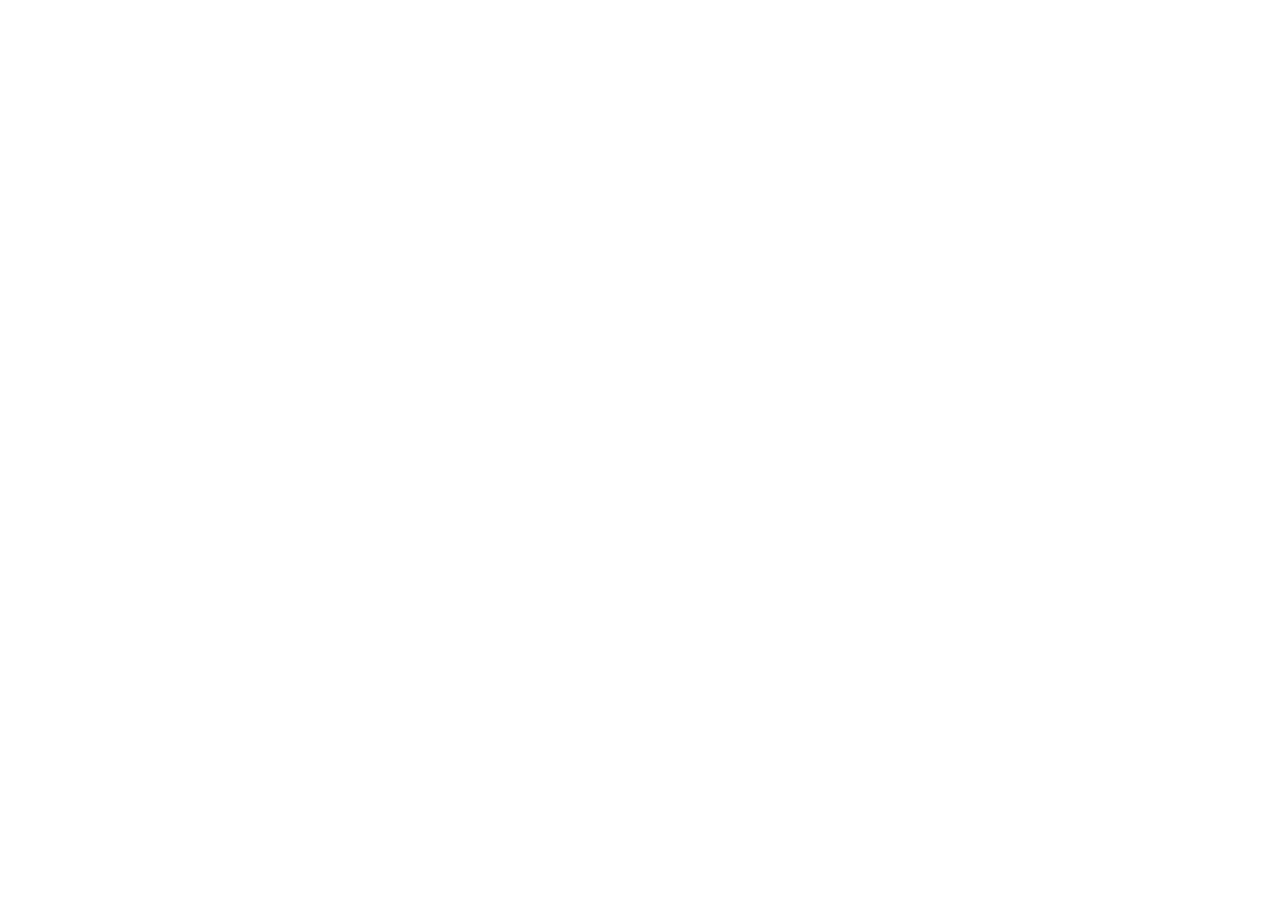
==== index.html @ ede4a4a2 "add skeleton for with folder structure that includes test files" ====
<!DOCTYPE html>
<html lang="en">
<head>
    <meta charset="UTF-8">
    <meta name="viewport" content="width=device-width, initial-scale=1.0">
    <title>create CV | CC</title>
</head>
<body>
    
</body>
</html>
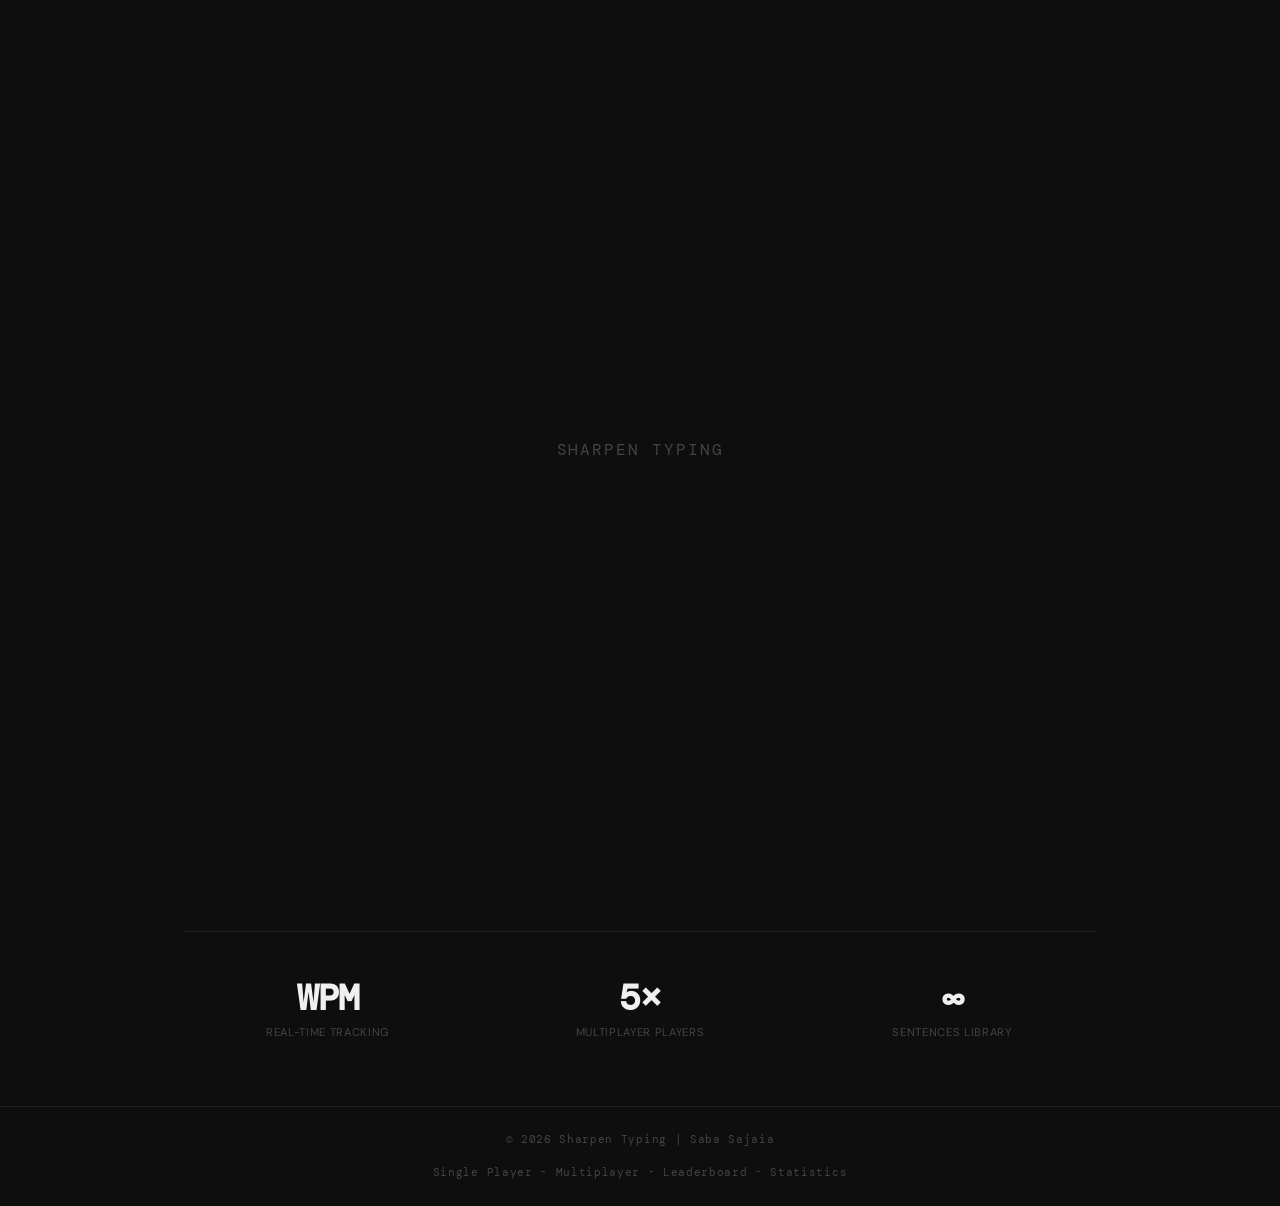
==== commit f7be5758: "add main page" ====
--- a/index.html
+++ b/index.html
@@ -1,11 +1,129 @@
-<!DOCTYPE html>
+<!doctype html>
 <html lang="en">
-<head>
-    <meta charset="UTF-8">
-    <meta name="viewport" content="width=device-width, initial-scale=1.0">
-    <title>create CV | CC</title>
-</head>
-<body>
-    
-</body>
-</html>+  <head>
+    <meta charset="UTF-8" />
+    <meta name="viewport" content="width=device-width, initial-scale=1.0" />
+    <title>Sharpen Typing - Speed Test</title>
+    <link rel="shortcut icon" href="./assets/logo.svg" type="image/x-icon">
+    <link rel="stylesheet" href="css/styles.css" />
+  </head>
+  <body>
+    <div id="loader" class="loader">
+      <div class="loader_inner">
+        <span class="loader_name">Sharpen Typing</span>
+      </div>
+    </div>
+
+    <header class="site-header">
+      <div class="container">
+        <a href="index.html" class="logo">
+          <div class="logo_wordmark">
+            <span class="logo_name">Sharpen Typing</span>
+            <span class="logo_tagline">Speed Test</span>
+          </div>
+        </a>
+        <nav>
+          <ul class="nav_links">
+            <li>
+              <a href="index.html" class="nav_link">Home</a>
+            </li>
+            <li>
+              <a href="singleplayer.html" class="nav_link">Single Player</a>
+            </li>
+            <li><a href="multiplayer.html" class="nav_link">Multiplayer</a></li>
+            <li><a href="leaderboard.html" class="nav_link">Leaderboard</a></li>
+            <li><a href="statistics.html" class="nav_link">Statistics</a></li>
+          </ul>
+        </nav>
+        <div class="nav_auth">
+          <a href="login.html" class="nav_auth-btn nav_auth-btn--outline"
+            >Log in</a
+          >
+          <a href="signup.html" class="nav_auth-btn nav_auth-btn--fill"
+            >Sign up</a
+          >
+        </div>
+      </div>
+    </header>
+
+    <main class="site-main" id="main-content">
+      <div class="container">
+        <section class="home-hero">
+          <p class="home-hero_eyebrow">Typing Speed Test</p>
+          <h1 id="hero-heading" class="home-hero_title">
+            Type faster.<br /><em>Think clearer.</em>
+          </h1>
+          <p class="home-hero_subtitle">
+            Measure your words per minute, track accuracy over time, and
+            challenge your friends in real-time multiplayer races.
+          </p>
+
+          <nav>
+            <div class="home-actions">
+              <a
+                href="singleplayer.html"
+                class="action-card action-card--primary"
+              >
+                <span class="action-card_title">Single Player</span>
+                <span class="action-card_desc"
+                  >Test your WPM and accuracy solo. 30s or 60s modes.</span
+                >
+              </a>
+              <a href="multiplayer.html" class="action-card">
+                <span class="action-card_title">Multiplayer</span>
+                <span class="action-card_desc"
+                  >Race against 2–5 players, same text, instant ranking.</span
+                >
+              </a>
+              <a href="leaderboard.html" class="action-card">
+                <span class="action-card_title">Leaderboard</span>
+                <span class="action-card_desc"
+                  >View your best runs sorted by WPM.</span
+                >
+              </a>
+              <a href="statistics.html" class="action-card">
+                <span class="action-card_title">Statistics</span>
+                <span class="action-card_desc"
+                  >Total games, average WPM, best score, and more.</span
+                >
+              </a>
+            </div>
+          </nav>
+        </section>
+
+        <section class="home-features">
+          <article class="feature-item">
+            <p class="feature-item_label">WPM</p>
+            <p class="feature-item_desc">Real-time tracking</p>
+          </article>
+          <article class="feature-item">
+            <p class="feature-item_label">5×</p>
+            <p class="feature-item_desc">Multiplayer players</p>
+          </article>
+          <article class="feature-item">
+            <p class="feature-item_label">∞</p>
+            <p class="feature-item_desc">Sentences library</p>
+          </article>
+        </section>
+      </div>
+    </main>
+
+    <footer class="site-footer">
+      <div class="container">
+        <p class="footer-text">© 2026 Sharpen Typing | Saba Sajaia</p>
+        <p class="footer-text">
+          <a href="singleplayer.html" class="footer-link">Single Player</a>
+          -
+          <a href="multiplayer.html" class="footer-link">Multiplayer</a>
+         -
+          <a href="leaderboard.html" class="footer-link">Leaderboard</a>
+          -
+          <a href="statistics.html" class="footer-link">Statistics</a>
+        </p>
+      </div>
+    </footer>
+
+    <div id="toast-container" class="toast-container"></div>
+    <script type="module" src="js/loader.js"></script>
+  </body>
+</html>
--- a/css/styles.css
+++ b/css/styles.css
@@ -0,0 +1,1822 @@
+@charset "UTF-8";
+@import url("https://fonts.googleapis.com/css2?family=DM+Mono:wght@400;500&family=DM+Sans:wght@400;500;600&display=swap");
+:root {
+  --color-bg: #0e0e0e;
+  --color-surface: #161616;
+  --color-surface-alt: #1f1f1f;
+  --color-border: #2a2a2a;
+  --color-border-soft: #222222;
+  --color-text-primary: #f0f0f0;
+  --color-text-secondary: #888888;
+  --color-text-muted: #444444;
+  --color-text-inverse: #0e0e0e;
+  --color-accent: #f0f0f0;
+  --color-correct: #4ade80;
+  --color-error: #f87171;
+  --color-error-bg: rgba(248, 113, 113, 0.1);
+  --color-cursor: #f0f0f0;
+  --font-display: "DM Mono", "Courier New", monospace;
+  --font-body: "DM Sans", Arial, sans-serif;
+  --font-mono: "DM Mono", "Courier New", monospace;
+  --text-xs: 0.7rem;
+  --text-sm: 0.825rem;
+  --text-base: 1rem;
+  --text-lg: 1.125rem;
+  --text-2xl: 1.75rem;
+  --text-3xl: 2.25rem;
+  --text-4xl: 3rem;
+  --font-normal: 400;
+  --font-medium: 500;
+  --font-semibold: 600;
+  --leading-tight: 1.2;
+  --leading-normal: 1.6;
+  --leading-loose: 1.9;
+  --letter-wide: 0.06em;
+  --letter-wider: 0.12em;
+  --space-1: 0.25rem;
+  --space-2: 0.5rem;
+  --space-3: 0.75rem;
+  --space-4: 1rem;
+  --space-5: 1.25rem;
+  --space-6: 1.5rem;
+  --space-8: 2rem;
+  --space-10: 2.5rem;
+  --space-12: 3rem;
+  --space-16: 4rem;
+  --container-md: 720px;
+  --container-lg: 960px;
+  --radius-sm: 4px;
+  --radius-md: 8px;
+  --radius-lg: 12px;
+  --border: 1px;
+  --shadow-md: 0 4px 16px rgba(0, 0, 0, 0.5);
+  --shadow-lg: 0 8px 32px rgba(0, 0, 0, 0.6);
+  --t-fast: 120ms ease;
+  --t-normal: 220ms ease;
+  --z-raised: 10;
+  --z-toast: 300;
+}
+
+*,
+*::before,
+*::after {
+  box-sizing: border-box;
+  margin: 0;
+  padding: 0;
+}
+
+html {
+  font-size: 16px;
+  -webkit-text-size-adjust: 100%;
+  scroll-behavior: smooth;
+}
+
+body {
+  min-height: 100vh;
+  line-height: 1.5;
+  -webkit-font-smoothing: antialiased;
+  background-color: var(--color-bg);
+  color: var(--color-text-primary);
+  font-family: var(--font-body);
+  font-size: var(--text-base);
+  line-height: var(--leading-normal);
+}
+
+img, picture, video, canvas, svg {
+  display: block;
+  max-width: 100%;
+}
+
+input, button, textarea, select {
+  font: inherit;
+  border: none;
+  outline: none;
+  background: none;
+}
+
+button {
+  cursor: pointer;
+}
+
+p, h1, h2, h3, h4, h5, h6 {
+  overflow-wrap: break-word;
+}
+
+a {
+  text-decoration: none;
+  color: inherit;
+}
+
+ul, ol {
+  list-style: none;
+}
+
+::selection {
+  background-color: rgba(240, 240, 240, 0.15);
+  color: var(--color-text-primary);
+}
+
+.visually-hidden {
+  position: absolute;
+  width: 1px;
+  height: 1px;
+  padding: 0;
+  margin: -1px;
+  overflow: hidden;
+  clip: rect(0, 0, 0, 0);
+  white-space: nowrap;
+  border: 0;
+}
+
+.hidden {
+  display: none;
+}
+
+.container {
+  width: 100%;
+  max-width: var(--container-lg);
+  margin-inline: auto;
+  padding-inline: var(--space-6);
+}
+
+.site-header {
+  position: sticky;
+  top: 0;
+  z-index: var(--z-raised);
+  background-color: rgba(14, 14, 14, 0.88);
+  backdrop-filter: blur(12px);
+  -webkit-backdrop-filter: blur(12px);
+  border-bottom: var(--border) solid var(--color-border-soft);
+  padding: var(--space-4) 0;
+}
+.site-header .container {
+  display: flex;
+  align-items: center;
+  justify-content: space-between;
+  height: 60px;
+  gap: var(--space-6);
+  max-width: var(--container-lg);
+  margin: 0 auto;
+  padding: 0 var(--space-6);
+}
+
+.site-main {
+  min-height: calc(100vh - 60px - 56px);
+  padding-block: var(--space-16);
+}
+
+.site-footer {
+  border-top: var(--border) solid var(--color-border-soft);
+  padding-block: var(--space-6);
+  padding: var(--space-6) 0;
+}
+.site-footer .container {
+  display: flex;
+  align-items: center;
+  justify-content: space-between;
+  flex-wrap: wrap;
+  gap: var(--space-4);
+  flex-direction: column;
+  max-width: var(--container-lg);
+  margin: 0 auto;
+  padding: 0 var(--space-6);
+}
+
+.nav_links {
+  display: flex;
+  align-items: center;
+  gap: var(--space-4);
+}
+
+.nav_link {
+  font-family: var(--font-mono);
+  font-size: var(--text-xs);
+  font-weight: var(--font-medium);
+  color: var(--color-text-muted);
+  letter-spacing: var(--letter-wide);
+  text-transform: uppercase;
+  transition: color var(--t-fast);
+  padding-block: var(--space-1);
+  position: relative;
+}
+.nav_link::after {
+  content: "";
+  position: absolute;
+  bottom: -2px;
+  left: 0;
+  width: 0;
+  height: 1px;
+  background: var(--color-text-primary);
+  transition: width var(--t-normal);
+}
+.nav_link:hover, .nav_link[aria-current=page] {
+  color: var(--color-text-primary);
+}
+.nav_link:hover::after, .nav_link[aria-current=page]::after {
+  width: 100%;
+}
+
+.nav_auth {
+  display: flex;
+  align-items: center;
+  gap: var(--space-3);
+}
+
+.nav_auth-btn {
+  font-family: var(--font-mono);
+  font-size: var(--text-xs);
+  letter-spacing: var(--letter-wide);
+  text-transform: uppercase;
+  padding: var(--space-2) var(--space-3);
+  border-radius: var(--radius-sm);
+  transition: background var(--t-fast), color var(--t-fast);
+  cursor: pointer;
+  border: none;
+}
+.nav_auth-btn--outline {
+  background: transparent;
+  color: var(--color-text-secondary);
+  border: var(--border) solid var(--color-border);
+}
+.nav_auth-btn--outline:hover {
+  background: var(--color-surface);
+  color: var(--color-text-primary);
+}
+.nav_auth-btn--fill {
+  background: var(--color-text-primary);
+  color: var(--color-text-inverse);
+}
+.nav_auth-btn--fill:hover {
+  opacity: 0.85;
+}
+
+.nav_username {
+  color: var(--color-text-secondary);
+  font-size: var(--text-sm);
+  cursor: default;
+}
+
+.logo {
+  display: flex;
+  align-items: center;
+  gap: var(--space-3);
+  user-select: none;
+}
+.logo_symbol {
+  display: flex;
+  align-items: center;
+  justify-content: center;
+  width: 24px;
+  height: 24px;
+  flex-shrink: 0;
+  border: var(--border) solid var(--color-text-primary);
+  border-radius: 2px;
+  position: relative;
+}
+.logo_symbol::after {
+  content: "";
+  position: absolute;
+  inset: 4px;
+  background: var(--color-text-primary);
+  border-radius: 1px;
+}
+.logo_wordmark {
+  display: flex;
+  flex-direction: column;
+  line-height: 1;
+}
+.logo_name {
+  font-family: var(--font-mono);
+  font-size: var(--text-sm);
+  font-weight: var(--font-semibold);
+  letter-spacing: var(--letter-wide);
+  color: var(--color-text-primary);
+  display: block;
+}
+.logo_tagline {
+  font-family: var(--font-mono);
+  font-size: var(--text-xs);
+  letter-spacing: var(--letter-wider);
+  color: var(--color-text-muted);
+  text-transform: uppercase;
+  display: block;
+}
+
+.btn {
+  display: inline-flex;
+  align-items: center;
+  justify-content: center;
+  gap: var(--space-2);
+  padding: var(--space-3) var(--space-6);
+  border-radius: var(--radius-sm);
+  font-size: var(--text-sm);
+  font-weight: var(--font-medium);
+  letter-spacing: var(--letter-wide);
+  text-transform: uppercase;
+  transition: background-color var(--t-fast), color var(--t-fast), opacity var(--t-fast);
+  white-space: nowrap;
+}
+.btn:disabled {
+  opacity: 0.35;
+  cursor: not-allowed;
+}
+.btn--primary {
+  background-color: var(--color-accent);
+  color: var(--color-text-inverse);
+}
+.btn--primary:hover:not(:disabled) {
+  background-color: #ffffff;
+}
+.btn--ghost {
+  background-color: transparent;
+  color: var(--color-text-secondary);
+  border: var(--border) solid var(--color-border);
+}
+.btn--ghost:hover:not(:disabled) {
+  color: var(--color-text-primary);
+  border-color: var(--color-text-muted);
+}
+.btn--full {
+  width: 100%;
+}
+.btn--sm {
+  padding: var(--space-2) var(--space-4);
+  font-size: var(--text-xs);
+}
+.btn--lg {
+  padding: var(--space-4) var(--space-8);
+  font-size: var(--text-base);
+}
+
+.page-title {
+  font-family: var(--font-display);
+  font-size: var(--text-2xl);
+  font-weight: var(--font-semibold);
+  letter-spacing: -0.02em;
+  color: var(--color-text-primary);
+  line-height: var(--leading-tight);
+}
+
+.page-subtitle {
+  font-size: var(--text-sm);
+  color: var(--color-text-muted);
+  margin-block-start: var(--space-2);
+}
+
+.gradient-text {
+  background: linear-gradient(135deg, #f0f0f0 0%, #888888 100%);
+  -webkit-background-clip: text;
+  -webkit-text-fill-color: transparent;
+  background-clip: text;
+}
+
+.section-gap {
+  margin-block-end: var(--space-10);
+}
+
+.footer-text {
+  font-family: var(--font-mono);
+  font-size: var(--text-xs);
+  color: var(--color-text-muted);
+  letter-spacing: var(--letter-wide);
+}
+
+.footer-link {
+  color: var(--color-text-muted);
+  transition: color var(--t-fast);
+}
+.footer-link:hover {
+  color: var(--color-text-secondary);
+}
+
+.toast-container {
+  position: fixed;
+  bottom: var(--space-6);
+  right: var(--space-6);
+  display: flex;
+  flex-direction: column;
+  gap: var(--space-3);
+  z-index: var(--z-toast);
+  pointer-events: none;
+}
+
+.toast {
+  background-color: var(--color-surface-alt);
+  border: var(--border) solid var(--color-border);
+  border-radius: var(--radius-sm);
+  padding: var(--space-3) var(--space-5);
+  font-size: var(--text-sm);
+  color: var(--color-text-secondary);
+  box-shadow: var(--shadow-md);
+  animation: toast-in var(--t-normal) ease forwards;
+  pointer-events: auto;
+}
+
+@keyframes toast-in {
+  from {
+    opacity: 0;
+    transform: translateY(8px);
+  }
+  to {
+    opacity: 1;
+    transform: translateY(0);
+  }
+}
+.kbd {
+  display: inline-flex;
+  align-items: center;
+  background-color: var(--color-surface-alt);
+  border: var(--border) solid var(--color-border);
+  border-radius: var(--radius-sm);
+  padding: 0 var(--space-2);
+  font-family: var(--font-mono);
+  font-size: var(--text-xs);
+  color: var(--color-text-muted);
+  line-height: 1.6;
+}
+
+.hint-text {
+  font-size: var(--text-xs);
+  color: var(--color-text-muted);
+  display: flex;
+  align-items: center;
+  gap: var(--space-2);
+  justify-content: center;
+}
+
+.loader {
+  position: fixed;
+  inset: 0;
+  z-index: 9999;
+  background-color: var(--color-bg);
+  display: flex;
+  align-items: center;
+  justify-content: center;
+  transition: opacity 400ms ease;
+}
+.loader--done {
+  opacity: 0;
+  pointer-events: none;
+}
+.loader_inner {
+  display: flex;
+  flex-direction: column;
+  align-items: center;
+  gap: 1.25rem;
+  animation: loader-in 500ms ease forwards;
+}
+.loader_icon {
+  animation: loader-spin 1s linear infinite;
+}
+.loader_name {
+  font-family: var(--font-display);
+  font-size: 1rem;
+  letter-spacing: 0.12em;
+  text-transform: uppercase;
+  color: var(--color-text-muted);
+}
+
+@keyframes loader-spin {
+  from {
+    transform: rotate(0deg);
+  }
+  to {
+    transform: rotate(360deg);
+  }
+}
+@keyframes loader-in {
+  from {
+    opacity: 0;
+    transform: translateY(6px);
+  }
+  to {
+    opacity: 1;
+    transform: translateY(0);
+  }
+}
+.auth-page {
+  min-height: 100vh;
+  display: flex;
+  flex-direction: column;
+  place-items: center;
+  padding: var(--space-8) var(--space-6);
+  background-color: var(--color-bg);
+}
+
+.auth-main {
+  flex: 1;
+  display: flex;
+  align-items: center;
+  justify-content: center;
+  padding: var(--space-8) var(--space-4);
+}
+
+.auth-card {
+  width: 100%;
+  max-width: 420px;
+  background-color: var(--color-surface);
+  border: var(--border) solid var(--color-border);
+  border-radius: var(--radius-lg);
+  padding: var(--space-10) var(--space-8);
+  box-shadow: var(--shadow-lg);
+}
+.auth-card_logo {
+  display: flex;
+  justify-content: center;
+  margin-block-end: var(--space-8);
+}
+.auth-card_title {
+  text-align: center;
+  margin-block-end: var(--space-2);
+}
+.auth-card_subtitle {
+  text-align: center;
+  color: var(--color-text-secondary);
+  font-size: var(--text-sm);
+  margin-block-end: var(--space-8);
+}
+
+.auth-eyebrow {
+  font-family: var(--font-mono);
+  font-size: var(--text-xs);
+  letter-spacing: var(--letter-wider);
+  text-transform: uppercase;
+  color: var(--color-text-muted);
+  margin-bottom: var(--space-3);
+}
+
+.auth-title {
+  font-family: var(--font-display);
+  font-size: var(--text-3xl);
+  font-weight: var(--font-semibold);
+  line-height: var(--leading-tight);
+  color: var(--color-text-primary);
+  margin-bottom: var(--space-8);
+}
+.auth-title em {
+  font-style: italic;
+  color: var(--color-text-secondary);
+}
+
+.auth-form {
+  display: flex;
+  flex-direction: column;
+  gap: var(--space-4);
+}
+
+.auth-submit {
+  margin-top: var(--space-2);
+  width: 100%;
+  background: var(--color-text-primary);
+  color: var(--color-text-inverse);
+  font-family: var(--font-mono);
+  font-size: var(--text-sm);
+  font-weight: var(--font-semibold);
+  letter-spacing: var(--letter-wide);
+  text-transform: uppercase;
+  padding: var(--space-3) var(--space-4);
+  border-radius: var(--radius-sm);
+  border: none;
+  cursor: pointer;
+  transition: opacity var(--t-fast), transform var(--t-fast);
+}
+.auth-submit:hover {
+  opacity: 0.88;
+  transform: translateY(-1px);
+}
+.auth-submit:active {
+  transform: translateY(0);
+  opacity: 1;
+}
+
+.auth-divider {
+  display: flex;
+  align-items: center;
+  gap: var(--space-3);
+  margin: var(--space-2) 0;
+}
+.auth-divider::before, .auth-divider::after {
+  content: "";
+  flex: 1;
+  height: 1px;
+  background: var(--color-border);
+}
+
+.auth-divider-text {
+  font-family: var(--font-mono);
+  font-size: var(--text-xs);
+  color: var(--color-text-muted);
+  letter-spacing: var(--letter-wide);
+}
+
+.auth-switch {
+  text-align: center;
+  font-family: var(--font-mono);
+  font-size: var(--text-xs);
+  color: var(--color-text-muted);
+  letter-spacing: 0.03em;
+  margin-block-start: var(--space-6);
+}
+.auth-switch a {
+  color: var(--color-text-secondary);
+  border-bottom: 1px solid var(--color-border);
+  transition: color var(--t-fast), border-color var(--t-fast);
+}
+.auth-switch a:hover {
+  color: var(--color-text-primary);
+  border-color: var(--color-text-secondary);
+}
+
+.form-group {
+  display: flex;
+  flex-direction: column;
+  gap: var(--space-2);
+  margin-block-end: var(--space-5);
+}
+
+.form-field {
+  display: flex;
+  flex-direction: column;
+  gap: var(--space-2);
+}
+
+.form-label {
+  font-family: var(--font-mono);
+  font-size: var(--text-xs);
+  font-weight: var(--font-medium);
+  letter-spacing: var(--letter-wider);
+  text-transform: uppercase;
+  color: var(--color-text-secondary);
+}
+
+.form-input-wrap {
+  position: relative;
+}
+
+.form-input {
+  width: 100%;
+  background: var(--color-surface);
+  background-color: var(--color-surface-alt);
+  border: var(--border) solid var(--color-border);
+  border-radius: var(--radius-sm);
+  padding: var(--space-3) var(--space-4);
+  font-family: var(--font-mono);
+  font-size: var(--text-sm);
+  color: var(--color-text-primary);
+  caret-color: var(--color-cursor);
+  transition: border-color var(--t-fast), box-shadow var(--t-fast);
+  letter-spacing: 0.02em;
+}
+.form-input:focus {
+  border-color: var(--color-text-secondary);
+  box-shadow: 0 0 0 2px rgba(136, 136, 136, 0.12);
+}
+.form-input::placeholder {
+  color: var(--color-text-muted);
+}
+.form-input.is-error, .form-input.input--error {
+  border-color: var(--color-error);
+  box-shadow: 0 0 0 2px rgba(248, 113, 113, 0.08);
+}
+.form-input.input--ok {
+  border-color: var(--color-correct);
+}
+
+.toggle-pw {
+  position: absolute;
+  right: var(--space-3);
+  top: 50%;
+  transform: translateY(-50%);
+  background: none;
+  border: none;
+  color: var(--color-text-muted);
+  cursor: pointer;
+  font-size: var(--text-xs);
+  font-family: var(--font-mono);
+  letter-spacing: 0.04em;
+  padding: 0 var(--space-1);
+  transition: color var(--t-fast);
+}
+.toggle-pw:hover {
+  color: var(--color-text-secondary);
+}
+
+.form-hint {
+  font-family: var(--font-mono);
+  font-size: var(--text-xs);
+  color: var(--color-text-muted);
+  line-height: var(--leading-normal);
+  min-height: 1.2em;
+  transition: color var(--t-fast);
+}
+.form-hint.hint--error {
+  color: var(--color-error);
+}
+.form-hint.hint--ok {
+  color: var(--color-correct);
+}
+
+.form-error {
+  font-size: var(--text-xs);
+  color: var(--color-text-secondary);
+}
+
+.error-message {
+  background-color: var(--color-surface-alt);
+  border: var(--border) solid var(--color-border);
+  border-radius: var(--radius-sm);
+  padding: var(--space-3) var(--space-4);
+  font-size: var(--text-sm);
+  color: var(--color-text-secondary);
+  margin-block-end: var(--space-5);
+  display: none;
+}
+.error-message.is-visible {
+  display: block;
+}
+
+.test-section {
+  max-width: var(--container-md);
+  margin-inline: auto;
+}
+
+.stats-bar {
+  display: flex;
+  align-items: center;
+  justify-content: center;
+  gap: var(--space-10);
+  margin-block-end: var(--space-8);
+  flex-wrap: wrap;
+}
+
+.controls-bar {
+  display: flex;
+  align-items: center;
+  justify-content: center;
+  gap: var(--space-3);
+  flex-wrap: wrap;
+}
+
+.controls-row {
+  display: flex;
+  align-items: center;
+  justify-content: space-between;
+  flex-wrap: wrap;
+  gap: var(--space-4);
+  margin-block-end: var(--space-6);
+}
+
+.stat-item {
+  display: flex;
+  flex-direction: column;
+  align-items: center;
+  gap: var(--space-1);
+}
+.stat-item_value {
+  font-family: var(--font-display);
+  font-size: var(--text-3xl);
+  font-weight: var(--font-semibold);
+  line-height: 1;
+  color: var(--color-text-primary);
+  letter-spacing: -0.02em;
+  transition: color var(--t-normal);
+}
+.stat-item_label {
+  font-size: var(--text-xs);
+  font-weight: var(--font-medium);
+  letter-spacing: var(--letter-wider);
+  text-transform: uppercase;
+  color: var(--color-text-muted);
+}
+
+.typing-display {
+  background-color: var(--color-surface);
+  border: var(--border) solid var(--color-border);
+  border-radius: var(--radius-md);
+  padding: var(--space-8);
+  margin-block-end: var(--space-6);
+  min-height: 100px;
+  position: relative;
+  overflow: hidden;
+}
+.typing-display_text {
+  font-family: var(--font-mono);
+  font-size: var(--text-lg);
+  line-height: var(--leading-loose);
+  letter-spacing: 0.01em;
+  color: var(--color-text-muted);
+  word-break: break-word;
+  user-select: none;
+}
+
+.char {
+  display: inline;
+  transition: color var(--t-fast);
+}
+.char--space {
+  color: var(--color-text-muted);
+  opacity: 0.4;
+}
+.char--correct {
+  color: var(--color-correct);
+}
+.char--error {
+  color: var(--color-error);
+  background-color: var(--color-error-bg);
+  border-radius: 2px;
+}
+.char--active {
+  color: var(--color-cursor);
+  border-bottom: 2px solid var(--color-cursor);
+  animation: cursor-blink 1s step-end infinite;
+}
+
+@keyframes cursor-blink {
+  0%, 100% {
+    border-color: var(--color-cursor);
+  }
+  50% {
+    border-color: transparent;
+  }
+}
+.typing-input-wrapper {
+  position: relative;
+  margin-block-end: var(--space-6);
+}
+
+.typing-input {
+  width: 100%;
+  background-color: var(--color-surface);
+  border: var(--border) solid var(--color-border);
+  border-radius: var(--radius-md);
+  padding: var(--space-4) var(--space-5);
+  font-family: var(--font-mono);
+  font-size: var(--text-base);
+  color: var(--color-text-primary);
+  caret-color: var(--color-cursor);
+  transition: border-color var(--t-fast), box-shadow var(--t-fast);
+}
+.typing-input:focus {
+  border-color: var(--color-text-muted);
+  box-shadow: 0 0 0 3px rgba(240, 240, 240, 0.05);
+}
+.typing-input:disabled {
+  opacity: 0.4;
+  cursor: not-allowed;
+}
+.typing-input::placeholder {
+  color: var(--color-text-muted);
+}
+
+.timer-display {
+  font-family: var(--font-display);
+  font-size: var(--text-4xl);
+  font-weight: var(--font-semibold);
+  color: var(--color-text-primary);
+  letter-spacing: -0.03em;
+  line-height: 1;
+  text-align: center;
+  transition: color var(--t-normal);
+}
+.timer-display--warning {
+  color: var(--color-text-secondary);
+}
+.timer-display--critical {
+  color: var(--color-text-muted);
+  animation: pulse 0.5s ease infinite alternate;
+}
+
+@keyframes pulse {
+  from {
+    opacity: 1;
+  }
+  to {
+    opacity: 0.4;
+  }
+}
+.mode-selector {
+  display: flex;
+  align-items: center;
+  background-color: var(--color-surface);
+  border: var(--border) solid var(--color-border);
+  border-radius: var(--radius-sm);
+  overflow: hidden;
+}
+.mode-selector_btn {
+  padding: var(--space-2) var(--space-4);
+  font-family: var(--font-display);
+  font-size: var(--text-sm);
+  font-weight: var(--font-medium);
+  color: var(--color-text-muted);
+  letter-spacing: var(--letter-wide);
+  transition: all var(--t-fast);
+  cursor: pointer;
+}
+.mode-selector_btn:hover {
+  color: var(--color-text-secondary);
+}
+.mode-selector_btn.is-active {
+  background-color: var(--color-accent);
+  color: var(--color-text-inverse);
+}
+
+.result-overlay {
+  display: none;
+  position: absolute;
+  inset: 0;
+  background: rgba(14, 14, 14, 0.92);
+  backdrop-filter: blur(4px);
+  border-radius: var(--radius-md);
+  flex-direction: column;
+  align-items: center;
+  justify-content: center;
+  gap: var(--space-4);
+  z-index: var(--z-raised);
+}
+.result-overlay.is-visible {
+  display: flex;
+}
+.result-overlay_title {
+  font-family: var(--font-display);
+  font-size: var(--text-sm);
+  letter-spacing: var(--letter-wider);
+  text-transform: uppercase;
+  color: var(--color-text-muted);
+}
+.result-overlay_wpm {
+  font-family: var(--font-display);
+  font-size: var(--text-4xl);
+  font-weight: var(--font-semibold);
+  letter-spacing: -0.04em;
+  line-height: 1;
+}
+.result-overlay_wpm span {
+  font-size: var(--text-lg);
+  color: var(--color-text-muted);
+  font-weight: var(--font-normal);
+}
+.result-overlay_actions {
+  display: flex;
+  gap: var(--space-3);
+  flex-wrap: wrap;
+  justify-content: center;
+}
+
+.home-hero {
+  text-align: center;
+  padding-block: var(--space-16) var(--space-12);
+}
+.home-hero_eyebrow {
+  font-family: var(--font-display);
+  font-size: var(--text-xs);
+  letter-spacing: var(--letter-wider);
+  text-transform: uppercase;
+  color: var(--color-text-muted);
+  margin-block-end: var(--space-6);
+  display: flex;
+  align-items: center;
+  justify-content: center;
+  gap: var(--space-3);
+}
+.home-hero_eyebrow::before, .home-hero_eyebrow::after {
+  content: "";
+  display: inline-block;
+  width: 32px;
+  height: 1px;
+  background: var(--color-border);
+}
+.home-hero_title {
+  font-family: var(--font-display);
+  font-size: clamp(2.5rem, 7vw, 5rem);
+  font-weight: var(--font-semibold);
+  line-height: 1.05;
+  letter-spacing: -0.04em;
+  color: var(--color-text-primary);
+  margin-block-end: var(--space-6);
+}
+.home-hero_title em {
+  font-style: normal;
+  color: var(--color-text-secondary);
+}
+.home-hero_subtitle {
+  font-size: var(--text-base);
+  color: var(--color-text-muted);
+  max-width: 480px;
+  margin-inline: auto;
+  margin-block-end: var(--space-12);
+  line-height: var(--leading-loose);
+}
+
+.home-actions {
+  display: grid;
+  grid-template-columns: repeat(2, 1fr);
+  gap: var(--space-4);
+  max-width: 500px;
+  margin-inline: auto;
+}
+
+.action-card {
+  display: flex;
+  flex-direction: column;
+  align-items: flex-start;
+  gap: var(--space-2);
+  padding: var(--space-6);
+  background-color: var(--color-surface);
+  border: var(--border) solid var(--color-border);
+  border-radius: var(--radius-lg);
+  cursor: pointer;
+  transition: background-color var(--t-normal), border-color var(--t-normal), transform var(--t-normal), box-shadow var(--t-normal);
+  text-decoration: none;
+  color: inherit;
+  position: relative;
+  overflow: hidden;
+}
+.action-card::before {
+  content: "";
+  position: absolute;
+  inset: 0;
+  background: linear-gradient(135deg, rgba(240, 240, 240, 0.03) 0%, transparent 60%);
+  opacity: 0;
+  transition: opacity var(--t-normal);
+}
+.action-card:hover {
+  background-color: var(--color-surface-alt);
+  border-color: var(--color-text-muted);
+  transform: translateY(-2px);
+  box-shadow: var(--shadow-lg);
+}
+.action-card:hover::before {
+  opacity: 1;
+}
+.action-card--primary {
+  border-color: rgba(240, 240, 240, 0.18);
+  background: linear-gradient(135deg, #1a1a1a 0%, #161616 100%);
+}
+.action-card_icon {
+  font-size: 1.5rem;
+  line-height: 1;
+  margin-block-end: var(--space-2);
+}
+.action-card_title {
+  font-family: var(--font-display);
+  font-size: var(--text-base);
+  font-weight: var(--font-semibold);
+  color: var(--color-text-primary);
+  letter-spacing: var(--letter-wide);
+}
+.action-card_desc {
+  font-size: var(--text-xs);
+  color: var(--color-text-muted);
+  line-height: var(--leading-normal);
+}
+
+.home-features {
+  display: grid;
+  grid-template-columns: repeat(3, 1fr);
+  gap: var(--space-6);
+  margin-block-start: var(--space-16);
+  padding-block-start: var(--space-12);
+  border-top: var(--border) solid var(--color-border-soft);
+}
+
+.feature-item {
+  text-align: center;
+}
+.feature-item_label {
+  font-family: var(--font-display);
+  font-size: var(--text-3xl);
+  font-weight: var(--font-semibold);
+  color: var(--color-text-primary);
+  letter-spacing: -0.03em;
+  line-height: 1;
+  margin-block-end: var(--space-2);
+}
+.feature-item_desc {
+  font-size: var(--text-xs);
+  color: var(--color-text-muted);
+  letter-spacing: var(--letter-wide);
+  text-transform: uppercase;
+}
+
+.mp-section {
+  max-width: 680px;
+  margin-inline: auto;
+}
+
+.mp-step {
+  display: none;
+}
+.mp-step.is-active {
+  display: block;
+}
+
+.mp-setup {
+  text-align: center;
+  padding-block: var(--space-8);
+}
+.mp-setup_title {
+  font-family: var(--font-display);
+  font-size: var(--text-2xl);
+  font-weight: var(--font-semibold);
+  letter-spacing: -0.02em;
+  color: var(--color-text-primary);
+  margin-block-end: var(--space-3);
+}
+.mp-setup_desc {
+  font-size: var(--text-sm);
+  color: var(--color-text-muted);
+  margin-block-end: var(--space-10);
+}
+
+.player-count-selector {
+  display: flex;
+  align-items: center;
+  justify-content: center;
+  gap: var(--space-4);
+  margin-block-end: var(--space-8);
+}
+
+.player-count-btn {
+  width: 52px;
+  height: 52px;
+  display: flex;
+  align-items: center;
+  justify-content: center;
+  background-color: var(--color-surface);
+  border: var(--border) solid var(--color-border);
+  border-radius: var(--radius-md);
+  font-family: var(--font-display);
+  font-size: var(--text-lg);
+  color: var(--color-text-muted);
+  cursor: pointer;
+  transition: all var(--t-fast);
+}
+.player-count-btn:hover {
+  color: var(--color-text-secondary);
+  border-color: var(--color-text-muted);
+}
+.player-count-btn.is-active {
+  background-color: var(--color-accent);
+  color: var(--color-text-inverse);
+  border-color: var(--color-accent);
+}
+
+.mp-player-header {
+  display: flex;
+  align-items: center;
+  justify-content: space-between;
+  margin-block-end: var(--space-6);
+  flex-wrap: wrap;
+  gap: var(--space-3);
+}
+
+.mp-player-badge {
+  display: inline-flex;
+  align-items: center;
+  gap: var(--space-2);
+  background-color: var(--color-surface);
+  border: var(--border) solid var(--color-border);
+  border-radius: var(--radius-sm);
+  padding: var(--space-2) var(--space-4);
+  font-family: var(--font-display);
+  font-size: var(--text-xs);
+  letter-spacing: var(--letter-wider);
+  text-transform: uppercase;
+  color: var(--color-text-secondary);
+}
+
+.mp-player-dot {
+  width: 6px;
+  height: 6px;
+  border-radius: 50%;
+  background-color: var(--color-correct);
+  animation: pulse 1s ease infinite alternate;
+}
+
+.mp-progress-bar {
+  display: flex;
+  gap: var(--space-2);
+  margin-block-end: var(--space-6);
+}
+
+.mp-progress-segment {
+  flex: 1;
+  height: 2px;
+  background-color: var(--color-border);
+  border-radius: 2px;
+  transition: background-color var(--t-normal);
+}
+.mp-progress-segment.is-done {
+  background-color: var(--color-text-muted);
+}
+.mp-progress-segment.is-active {
+  background-color: var(--color-text-primary);
+}
+
+.mp-results-title {
+  font-family: var(--font-display);
+  font-size: var(--text-2xl);
+  font-weight: var(--font-semibold);
+  letter-spacing: -0.02em;
+  color: var(--color-text-primary);
+  text-align: center;
+  margin-block-end: var(--space-3);
+}
+
+.mp-results-subtitle {
+  text-align: center;
+  font-size: var(--text-sm);
+  color: var(--color-text-muted);
+  margin-block-end: var(--space-10);
+}
+
+.mp-actions {
+  display: flex;
+  align-items: center;
+  justify-content: center;
+  gap: var(--space-4);
+  flex-wrap: wrap;
+}
+
+.ranking-table {
+  width: 100%;
+  border-collapse: collapse;
+  margin-block-end: var(--space-8);
+}
+.ranking-table th {
+  font-family: var(--font-display);
+  font-size: var(--text-xs);
+  letter-spacing: var(--letter-wider);
+  text-transform: uppercase;
+  color: var(--color-text-muted);
+  padding: var(--space-3) var(--space-4);
+  text-align: left;
+  border-bottom: var(--border) solid var(--color-border);
+}
+.ranking-table td {
+  padding: var(--space-4) var(--space-4);
+  color: var(--color-text-secondary);
+  border-bottom: var(--border) solid var(--color-border-soft);
+  transition: background-color var(--t-fast);
+}
+.ranking-table tbody tr:hover td {
+  background-color: var(--color-surface);
+}
+.ranking-table .winner-row td {
+  color: var(--color-text-primary);
+  background-color: rgba(240, 240, 240, 0.03);
+}
+
+.rank-badge {
+  display: inline-flex;
+  align-items: center;
+  justify-content: center;
+  width: 28px;
+  height: 28px;
+  border-radius: 50%;
+  font-family: var(--font-display);
+  font-size: var(--text-xs);
+  font-weight: var(--font-semibold);
+  background-color: var(--color-surface-alt);
+  color: var(--color-text-muted);
+}
+.rank-badge--gold {
+  background: linear-gradient(135deg, #b8860b, #d4a017);
+  color: #000;
+}
+.rank-badge--silver {
+  background: linear-gradient(135deg, #808080, #a0a0a0);
+  color: #000;
+}
+.rank-badge--bronze {
+  background: linear-gradient(135deg, #8b4513, #a0522d);
+  color: #fff;
+}
+
+.rank-wpm {
+  font-family: var(--font-display);
+  font-size: var(--text-lg);
+  color: var(--color-text-primary);
+}
+
+.stats-page-section {
+  max-width: var(--container-md);
+  margin-inline: auto;
+}
+
+.stats-page-header {
+  margin-block-end: var(--space-10);
+}
+
+.stats-grid {
+  display: grid;
+  grid-template-columns: repeat(3, 1fr);
+  gap: var(--space-4);
+  margin-block-end: var(--space-8);
+}
+
+.stat-card {
+  background-color: var(--color-surface);
+  border: var(--border) solid var(--color-border);
+  border-radius: var(--radius-lg);
+  padding: var(--space-6);
+  position: relative;
+  overflow: hidden;
+  transition: border-color var(--t-normal), transform var(--t-normal);
+}
+.stat-card::after {
+  content: "";
+  position: absolute;
+  top: 0;
+  left: 0;
+  right: 0;
+  height: 1px;
+  background: linear-gradient(90deg, transparent, rgba(240, 240, 240, 0.1), transparent);
+}
+.stat-card:hover {
+  border-color: var(--color-text-muted);
+  transform: translateY(-1px);
+}
+.stat-card--wide {
+  grid-column: span 3;
+}
+.stat-card--half {
+  grid-column: span 1;
+}
+.stat-card_label {
+  font-family: var(--font-display);
+  font-size: var(--text-xs);
+  letter-spacing: var(--letter-wider);
+  text-transform: uppercase;
+  color: var(--color-text-muted);
+  margin-block-end: var(--space-3);
+}
+.stat-card_value {
+  font-family: var(--font-display);
+  font-size: var(--text-3xl);
+  font-weight: var(--font-semibold);
+  color: var(--color-text-primary);
+  letter-spacing: -0.03em;
+  line-height: 1;
+}
+.stat-card_unit {
+  font-size: var(--text-sm);
+  color: var(--color-text-muted);
+  font-weight: var(--font-normal);
+  margin-inline-start: var(--space-1);
+}
+.stat-card_sub {
+  font-size: var(--text-xs);
+  color: var(--color-text-muted);
+  margin-block-start: var(--space-2);
+}
+
+.stats-section-title {
+  font-family: var(--font-display);
+  font-size: var(--text-xs);
+  letter-spacing: var(--letter-wider);
+  text-transform: uppercase;
+  color: var(--color-text-muted);
+  margin-block-end: var(--space-4);
+  padding-block-end: var(--space-3);
+  border-bottom: var(--border) solid var(--color-border-soft);
+}
+
+.recent-list {
+  display: flex;
+  flex-direction: column;
+  gap: 0;
+}
+
+.recent-item {
+  display: grid;
+  grid-template-columns: 1fr auto auto auto;
+  align-items: center;
+  gap: var(--space-4);
+  padding: var(--space-3) var(--space-4);
+  border-bottom: var(--border) solid var(--color-border-soft);
+  transition: background-color var(--t-fast);
+}
+.recent-item:hover {
+  background-color: var(--color-surface);
+}
+.recent-item:last-child {
+  border-bottom: none;
+}
+.recent-item_mode {
+  font-family: var(--font-display);
+  font-size: var(--text-xs);
+  color: var(--color-text-muted);
+}
+.recent-item_wpm {
+  font-family: var(--font-display);
+  font-size: var(--text-base);
+  color: var(--color-text-primary);
+}
+.recent-item_acc {
+  font-size: var(--text-xs);
+  color: var(--color-text-secondary);
+  width: 50px;
+  text-align: right;
+}
+.recent-item_date {
+  font-size: var(--text-xs);
+  color: var(--color-text-muted);
+  width: 70px;
+  text-align: right;
+}
+
+.stats-empty {
+  text-align: center;
+  padding: var(--space-12);
+  color: var(--color-text-muted);
+  font-size: var(--text-sm);
+}
+.stats-empty_icon {
+  font-size: 2rem;
+  margin-block-end: var(--space-4);
+}
+
+.lb-table-wrapper {
+  position: relative;
+  min-height: 120px;
+}
+
+.lb-table {
+  width: 100%;
+  border-collapse: collapse;
+  font-size: var(--text-sm);
+}
+.lb-table thead th {
+  font-family: var(--font-display);
+  font-size: var(--text-xs);
+  font-weight: var(--font-medium);
+  letter-spacing: var(--letter-wider);
+  text-transform: uppercase;
+  color: var(--color-text-muted);
+  padding: var(--space-3) var(--space-4);
+  text-align: left;
+  border-bottom: var(--border) solid var(--color-border);
+}
+.lb-table thead th .sort-btn::after {
+  content: " ↕";
+  opacity: 0.4;
+}
+.lb-table thead th .sort-btn.is-asc::after {
+  content: " ↑";
+  opacity: 1;
+}
+.lb-table thead th .sort-btn.is-desc::after {
+  content: " ↓";
+  opacity: 1;
+}
+.lb-table tbody tr {
+  border-bottom: var(--border) solid var(--color-border-soft);
+  transition: background-color var(--t-fast);
+}
+.lb-table tbody tr:hover {
+  background-color: var(--color-surface);
+}
+.lb-table td {
+  padding: var(--space-3) var(--space-4);
+  color: var(--color-text-secondary);
+}
+
+.lb-rank {
+  color: var(--color-text-muted);
+  font-family: var(--font-display);
+  width: 40px;
+}
+
+.lb-wpm {
+  font-family: var(--font-display);
+  font-size: var(--text-base);
+  color: var(--color-text-primary);
+}
+
+.lb-state-msg {
+  text-align: center;
+  padding: var(--space-12);
+  color: var(--color-text-muted);
+  font-size: var(--text-sm);
+}
+
+.lb-mode-badge {
+  display: inline-block;
+  background-color: var(--color-surface-alt);
+  border: var(--border) solid var(--color-border);
+  border-radius: var(--radius-sm);
+  padding: 1px var(--space-2);
+  font-family: var(--font-display);
+  font-size: 10px;
+  letter-spacing: var(--letter-wide);
+  color: var(--color-text-muted);
+}
+
+.sort-btn {
+  font-family: var(--font-display);
+  font-size: var(--text-xs);
+  letter-spacing: var(--letter-wider);
+  text-transform: uppercase;
+  color: var(--color-text-muted);
+  cursor: pointer;
+  transition: color var(--t-fast);
+  background: none;
+  border: none;
+  padding: var(--space-1) 0;
+}
+.sort-btn:hover {
+  color: var(--color-text-secondary);
+}
+.sort-btn.is-active {
+  color: var(--color-text-primary);
+}
+
+@keyframes shake {
+  0%, 100% {
+    transform: translateX(0);
+  }
+  20% {
+    transform: translateX(-6px);
+  }
+  40% {
+    transform: translateX(6px);
+  }
+  60% {
+    transform: translateX(-4px);
+  }
+  80% {
+    transform: translateX(4px);
+  }
+}
+.shake {
+  animation: shake 0.35s ease;
+}
+
+@media (max-width: 1024px) {
+  :root {
+    --container-lg: 860px;
+    --container-md: 620px;
+  }
+  .home-hero_title {
+    font-size: clamp(2rem, 5vw, 3.5rem);
+  }
+  .stats-grid {
+    grid-template-columns: repeat(3, 1fr);
+  }
+}
+@media (max-width: 768px) {
+  :root {
+    --container-lg: 100%;
+    --container-md: 100%;
+  }
+  .container {
+    padding-inline: var(--space-5);
+  }
+  .site-main {
+    padding-block: var(--space-10);
+  }
+  .nav_links {
+    gap: var(--space-3);
+  }
+  .nav_link {
+    font-size: var(--text-xs);
+  }
+  .home-hero {
+    padding-block: var(--space-12) var(--space-8);
+  }
+  .home-hero_title {
+    font-size: 2.5rem;
+  }
+  .home-actions {
+    grid-template-columns: 1fr 1fr;
+    max-width: 100%;
+  }
+  .home-features {
+    grid-template-columns: repeat(3, 1fr);
+  }
+  .stats-bar {
+    gap: var(--space-6);
+  }
+  .stats-grid {
+    grid-template-columns: 1fr 1fr;
+  }
+  .stat-card--wide {
+    grid-column: span 2;
+  }
+  .recent-item {
+    grid-template-columns: 1fr auto auto;
+  }
+  .recent-item_date {
+    display: none;
+  }
+  .mp-section {
+    max-width: 100%;
+  }
+  .mp-player-header {
+    flex-direction: column;
+    align-items: flex-start;
+  }
+  .ranking-table {
+    font-size: var(--text-sm);
+  }
+}
+@media (max-width: 420px) {
+  :root {
+    --text-3xl: 1.75rem;
+    --text-4xl: 2.25rem;
+  }
+  .container {
+    padding-inline: var(--space-4);
+  }
+  .site-main {
+    padding-block: var(--space-8);
+  }
+  .site-header .container {
+    height: 52px;
+  }
+  .logo_tagline {
+    display: none;
+  }
+  .nav_links {
+    gap: var(--space-2);
+  }
+  .nav_link {
+    font-size: 0.65rem;
+    letter-spacing: 0;
+  }
+  .home-hero {
+    padding-block: var(--space-8) var(--space-6);
+  }
+  .home-hero_title {
+    font-size: 1.9rem;
+  }
+  .home-hero_subtitle {
+    font-size: var(--text-sm);
+  }
+  .home-actions {
+    grid-template-columns: 1fr;
+    gap: var(--space-3);
+  }
+  .home-features {
+    grid-template-columns: 1fr;
+    gap: var(--space-3);
+    margin-block-start: var(--space-8);
+  }
+  .stats-bar {
+    gap: var(--space-4);
+    flex-wrap: wrap;
+    justify-content: space-around;
+  }
+  .stat-item_value {
+    font-size: var(--text-2xl);
+  }
+  .timer-display {
+    font-size: var(--text-3xl);
+  }
+  .typing-display {
+    padding: var(--space-5);
+  }
+  .typing-display_text {
+    font-size: var(--text-base);
+  }
+  .stats-grid {
+    grid-template-columns: 1fr 1fr;
+    gap: var(--space-3);
+  }
+  .stat-card--wide {
+    grid-column: span 2;
+  }
+  .stat-card {
+    padding: var(--space-4);
+  }
+  .result-overlay_wpm {
+    font-size: var(--text-3xl);
+  }
+  .btn--lg {
+    padding: var(--space-3) var(--space-5);
+    font-size: var(--text-sm);
+  }
+  .player-count-selector {
+    gap: var(--space-2);
+  }
+  .player-count-btn {
+    width: 42px;
+    height: 42px;
+    font-size: var(--text-base);
+  }
+  .mp-setup_title {
+    font-size: var(--text-lg);
+  }
+  .mp-results-title {
+    font-size: var(--text-lg);
+  }
+  .ranking-table {
+    font-size: var(--text-xs);
+  }
+  .ranking-table td,
+  .ranking-table th {
+    padding: var(--space-2) var(--space-2);
+  }
+  .lb-table td,
+  .lb-table th {
+    padding: var(--space-2) var(--space-2);
+  }
+  .recent-item {
+    grid-template-columns: 1fr auto;
+    gap: var(--space-2);
+  }
+  .recent-item_acc {
+    display: none;
+  }
+  .recent-item_date {
+    display: none;
+  }
+}
+@media (max-height: 480px) and (orientation: landscape) {
+  .site-header .container {
+    height: 46px;
+  }
+  .site-main {
+    padding-block: var(--space-4);
+  }
+  .stats-bar {
+    margin-block-end: var(--space-3);
+    gap: var(--space-5);
+  }
+  .stat-item_value {
+    font-size: var(--text-2xl);
+  }
+  .timer-display {
+    font-size: var(--text-2xl);
+  }
+  .typing-display {
+    padding: var(--space-4);
+    min-height: 64px;
+    margin-block-end: var(--space-3);
+  }
+  .typing-display_text {
+    font-size: var(--text-base);
+    line-height: 1.5;
+  }
+  .typing-input-wrapper {
+    margin-block-end: var(--space-3);
+  }
+  .hint-text {
+    display: none;
+  }
+  .home-hero {
+    padding-block: var(--space-4) var(--space-3);
+  }
+  .home-hero_title {
+    font-size: 1.5rem;
+    margin-block-end: var(--space-3);
+  }
+  .home-hero_subtitle {
+    display: none;
+  }
+  .home-hero_eyebrow {
+    margin-block-end: var(--space-3);
+  }
+  .home-actions {
+    grid-template-columns: repeat(4, 1fr);
+    max-width: 100%;
+    gap: var(--space-3);
+  }
+  .action-card {
+    padding: var(--space-3);
+  }
+  .action-card_icon {
+    font-size: 1.1rem;
+    margin-block-end: var(--space-1);
+  }
+  .action-card_desc {
+    display: none;
+  }
+  .home-features {
+    grid-template-columns: repeat(3, 1fr);
+    margin-block-start: var(--space-4);
+    padding-block-start: var(--space-3);
+  }
+  .stats-grid {
+    grid-template-columns: repeat(3, 1fr);
+    gap: var(--space-2);
+  }
+  .stat-card {
+    padding: var(--space-3);
+  }
+  .stat-card_value {
+    font-size: var(--text-2xl);
+  }
+  .mp-setup {
+    padding-block: var(--space-4);
+  }
+  .mp-setup_desc {
+    margin-block-end: var(--space-4);
+  }
+  .site-footer {
+    padding-block: var(--space-3);
+  }
+}
+
+/*# sourceMappingURL=styles.css.map */
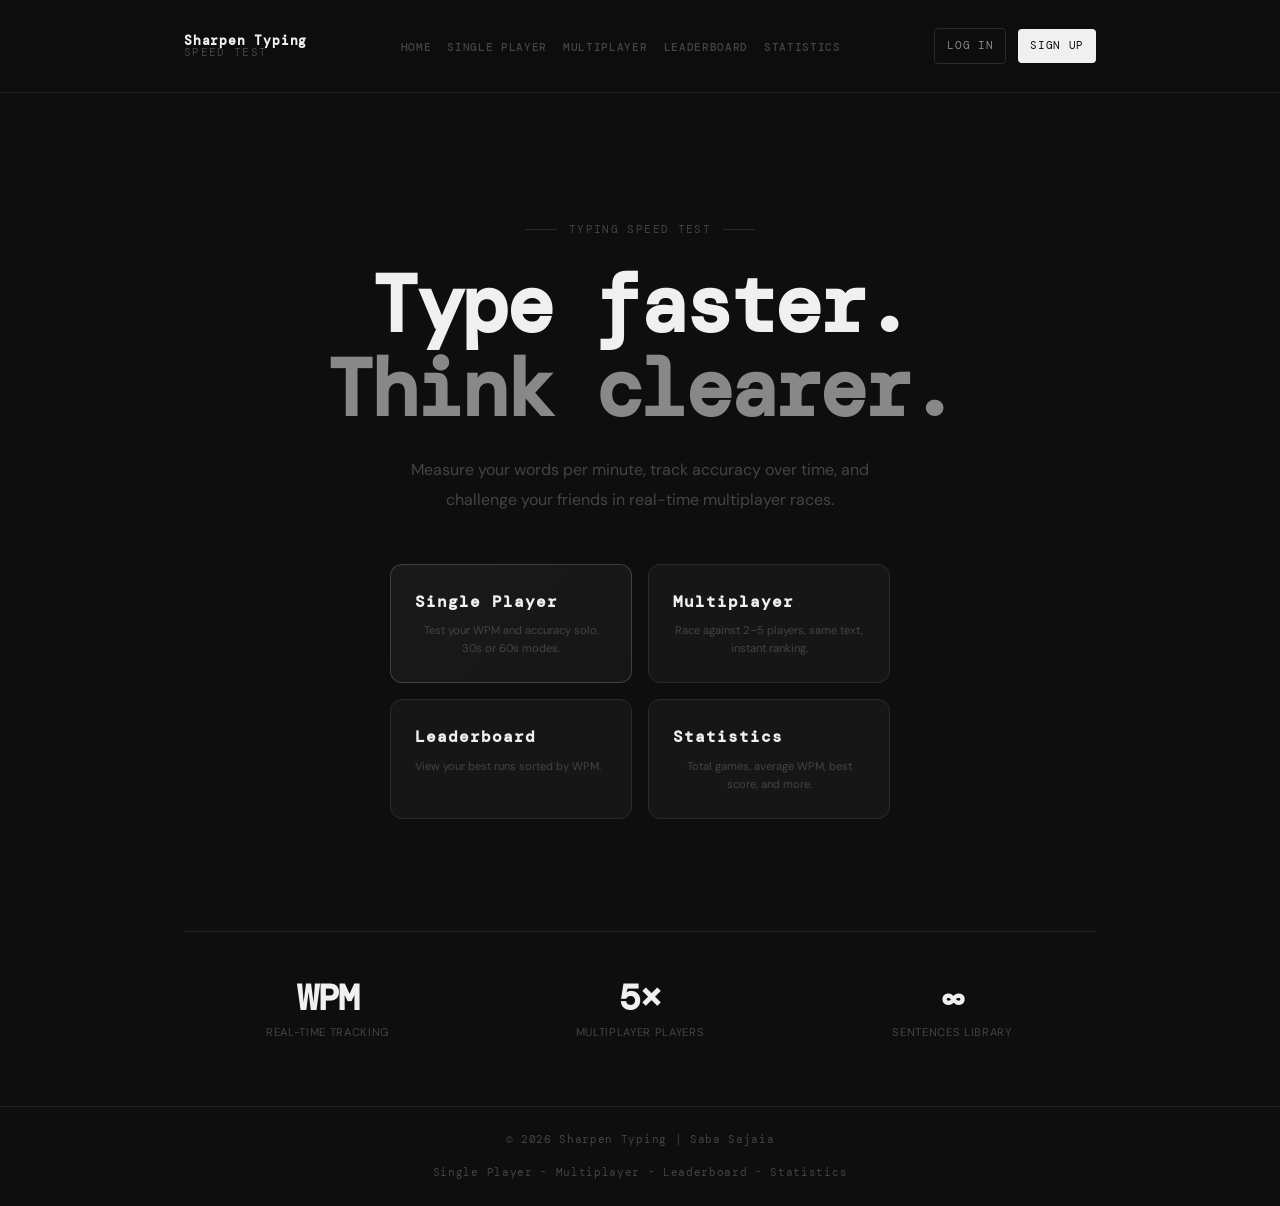
==== commit fa611a9d: "add assets folder" ====
--- a/index.html
+++ b/index.html
@@ -4,7 +4,7 @@
     <meta charset="UTF-8" />
     <meta name="viewport" content="width=device-width, initial-scale=1.0" />
     <title>Sharpen Typing - Speed Test</title>
-    <link rel="shortcut icon" href="./assets/logo.svg" type="image/x-icon">
+    <link rel="shortcut icon" href="./assets/image.png">
     <link rel="stylesheet" href="css/styles.css" />
   </head>
   <body>
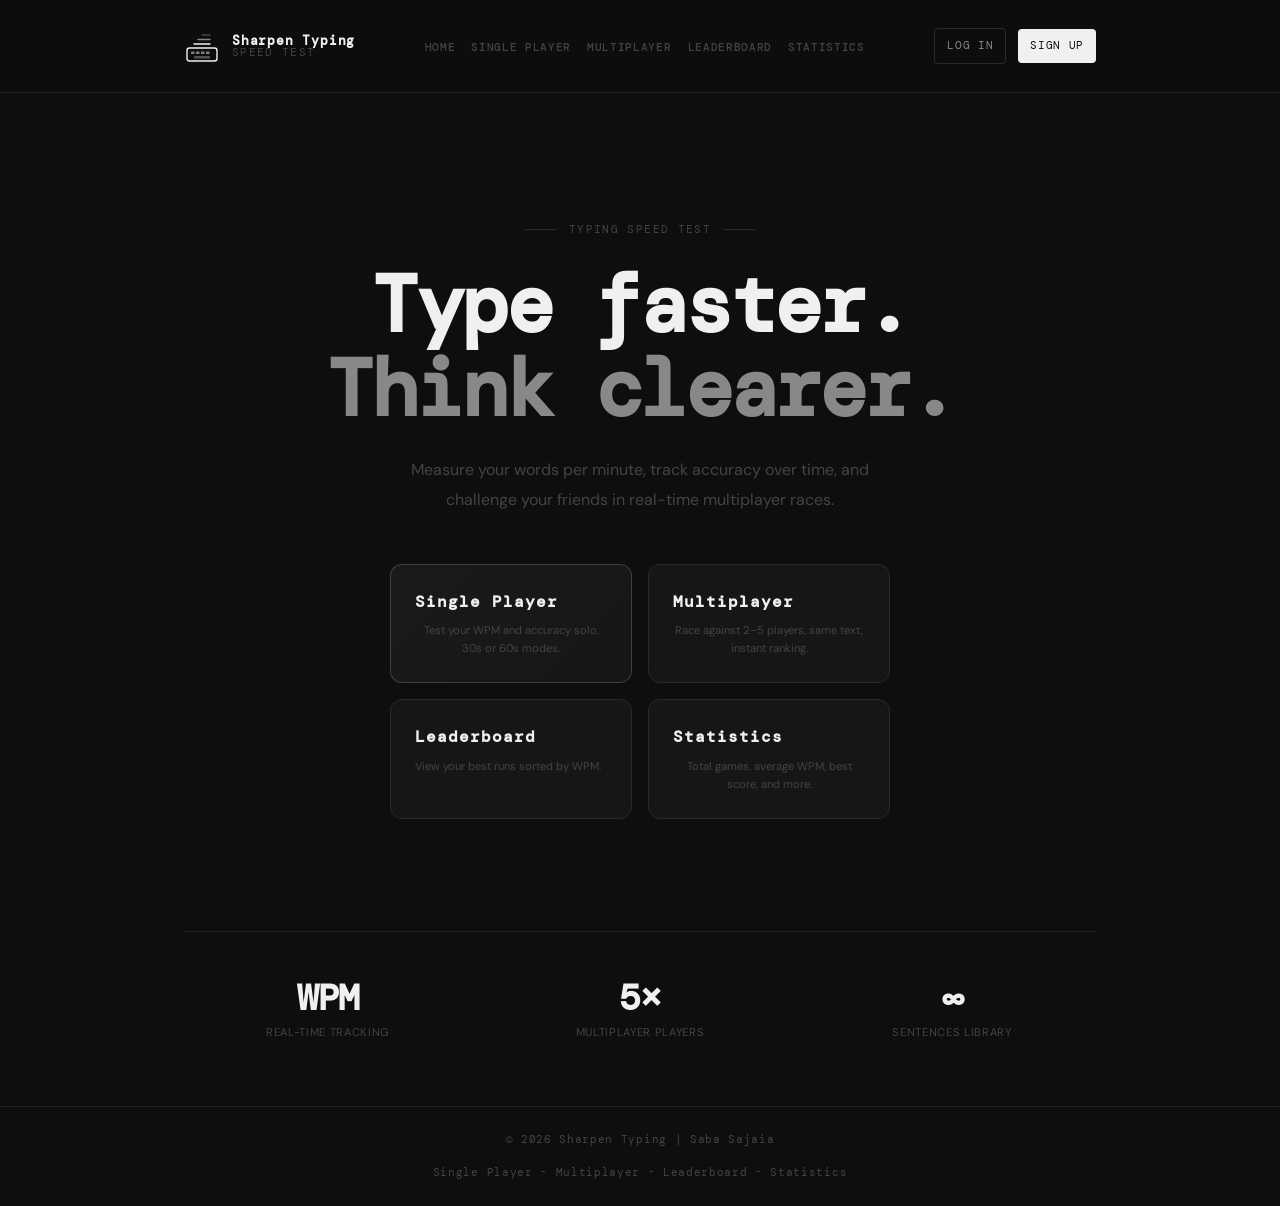
==== commit 50436b3c: "fix bugs" ====
--- a/index.html
+++ b/index.html
@@ -4,8 +4,8 @@
     <meta charset="UTF-8" />
     <meta name="viewport" content="width=device-width, initial-scale=1.0" />
     <title>Sharpen Typing - Speed Test</title>
-    <link rel="shortcut icon" href="./assets/image.png">
     <link rel="stylesheet" href="css/styles.css" />
+    <link rel="icon" href="./assets/logo.svg" type="any" />
   </head>
   <body>
     <div id="loader" class="loader">
@@ -17,6 +17,7 @@
     <header class="site-header">
       <div class="container">
         <a href="index.html" class="logo">
+          <img src="./assets/logo.svg" alt="">
           <div class="logo_wordmark">
             <span class="logo_name">Sharpen Typing</span>
             <span class="logo_tagline">Speed Test</span>
@@ -35,6 +36,7 @@
             <li><a href="statistics.html" class="nav_link">Statistics</a></li>
           </ul>
         </nav>
+
         <div class="nav_auth">
           <a href="login.html" class="nav_auth-btn nav_auth-btn--outline"
             >Log in</a
@@ -115,7 +117,7 @@
           <a href="singleplayer.html" class="footer-link">Single Player</a>
           -
           <a href="multiplayer.html" class="footer-link">Multiplayer</a>
-         -
+          -
           <a href="leaderboard.html" class="footer-link">Leaderboard</a>
           -
           <a href="statistics.html" class="footer-link">Statistics</a>
--- a/css/styles.css
+++ b/css/styles.css
@@ -262,24 +262,7 @@
   gap: var(--space-3);
   user-select: none;
 }
-.logo_symbol {
-  display: flex;
-  align-items: center;
-  justify-content: center;
-  width: 24px;
-  height: 24px;
-  flex-shrink: 0;
-  border: var(--border) solid var(--color-text-primary);
-  border-radius: 2px;
-  position: relative;
-}
-.logo_symbol::after {
-  content: "";
-  position: absolute;
-  inset: 4px;
-  background: var(--color-text-primary);
-  border-radius: 1px;
-}
+
 .logo_wordmark {
   display: flex;
   flex-direction: column;
